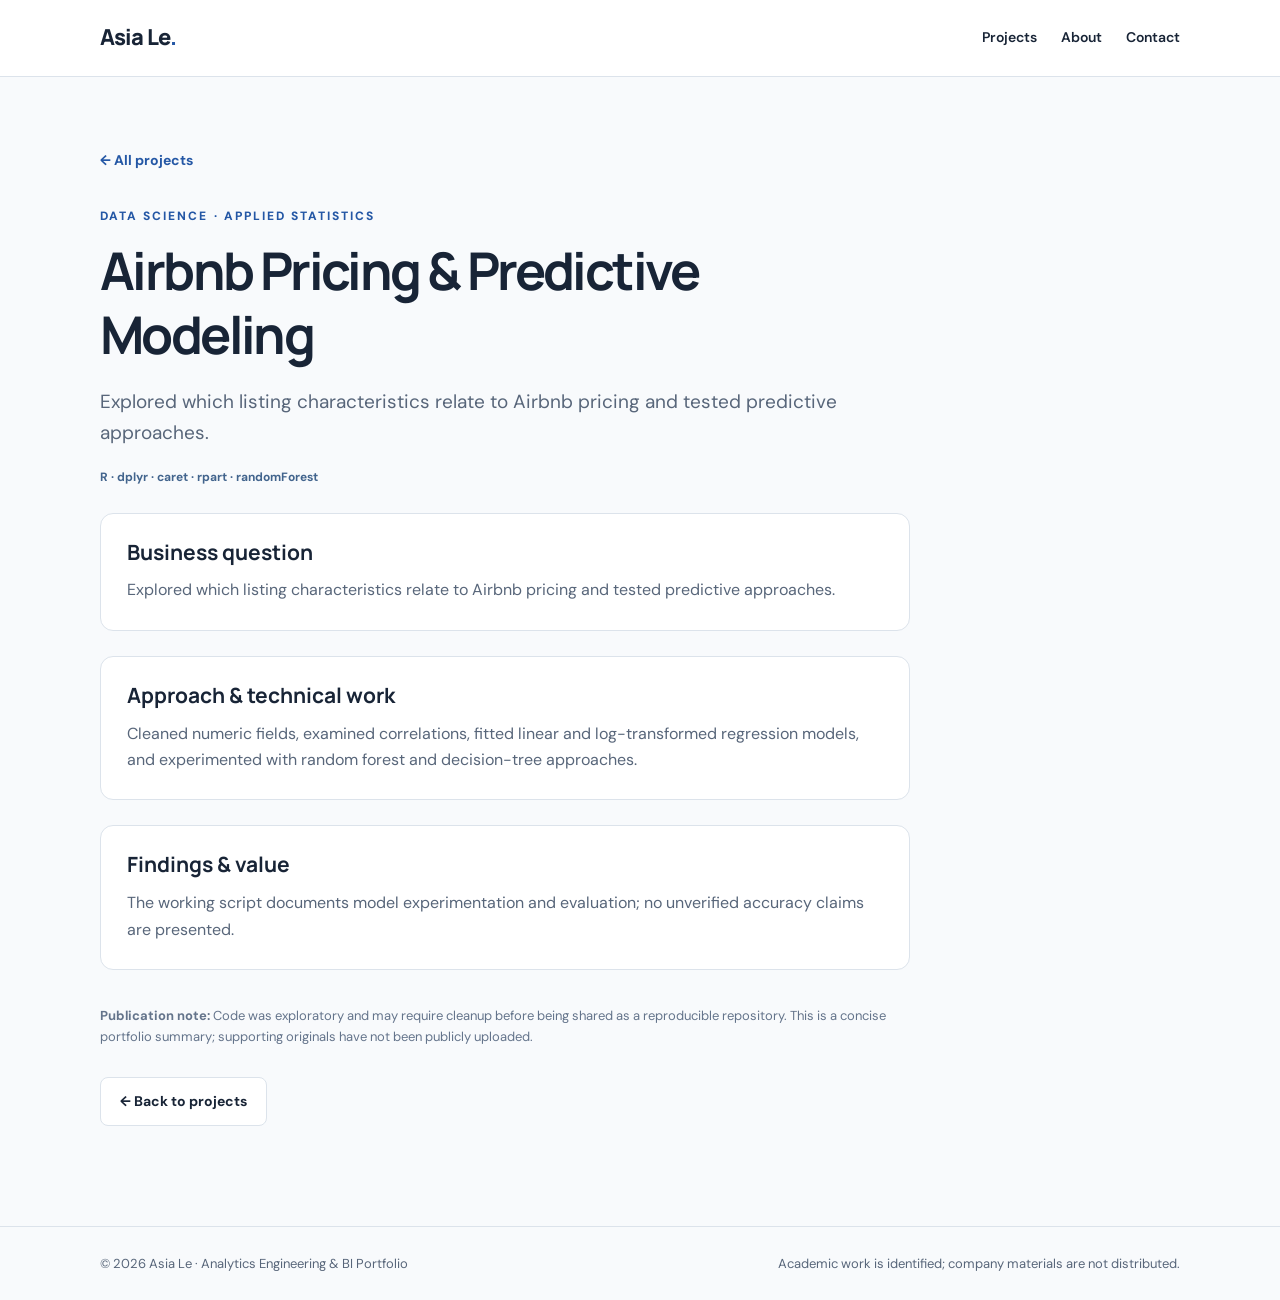
==== airbnb.html @ 83d1ee44 "Add files via upload" ====
<!doctype html><html lang="en"><head><meta charset="utf-8"><meta name="viewport" content="width=device-width, initial-scale=1"><meta name="description" content="Airbnb Pricing &amp; Predictive Modeling case study by Asia Le."><title>Airbnb Pricing &amp; Predictive Modeling | Asia Le</title><link rel="stylesheet" href="style.css"></head><body><header><nav class="wrap"><a class="brand" href="index.html">Asia Le<span style="color:#2457a5">.</span></a><div class="links"><a href="index.html#projects">Projects</a><a href="index.html#about">About</a><a href="index.html#contact">Contact</a></div></nav></header><main class="wrap"><article class="project"><a href="index.html#projects" style="color:#2457a5;font-weight:700;font-size:14px">← All projects</a><div class="eyebrow" style="margin-top:34px">Data science · Applied statistics</div><h1>Airbnb Pricing &amp; Predictive Modeling</h1><p class="lead">Explored which listing characteristics relate to Airbnb pricing and tested predictive approaches.</p><div class="tags">R · dplyr · caret · rpart · randomForest</div><div class="panel"><h2>Business question</h2><p>Explored which listing characteristics relate to Airbnb pricing and tested predictive approaches.</p></div><div class="panel"><h2>Approach & technical work</h2><p>Cleaned numeric fields, examined correlations, fitted linear and log-transformed regression models, and experimented with random forest and decision-tree approaches.</p></div><div class="panel"><h2>Findings & value</h2><p>The working script documents model experimentation and evaluation; no unverified accuracy claims are presented.</p></div><p class="note"><strong>Publication note:</strong> Code was exploratory and may require cleanup before being shared as a reproducible repository. This is a concise portfolio summary; supporting originals have not been publicly uploaded.</p><div class="buttons"><a class="button secondary" href="index.html#projects">← Back to projects</a></div></article></main><footer><div class="wrap"><span>© 2026 Asia Le · Analytics Engineering & BI Portfolio</span><span>Academic work is identified; company materials are not distributed.</span></div></footer></body></html>
---- style.css ----
@import url('https://fonts.googleapis.com/css2?family=DM+Sans:wght@400;500;600;700&family=Manrope:wght@400;500;600;700;800&display=swap');:root{--bg:#f8fafc;--ink:#182436;--muted:#58667a;--line:#dce3eb;--accent:#2457a5;--soft:#edf3fc}*{box-sizing:border-box}html{scroll-behavior:smooth}body{margin:0;background:var(--bg);color:var(--ink);font:16px/1.65 'DM Sans',Arial,sans-serif}h1,h2,h3,.brand{font-family:Manrope,Arial,sans-serif;line-height:1.23}a{color:inherit;text-decoration:none}a:hover{color:var(--accent)}.wrap{width:min(1080px,calc(100% - 44px));margin:auto}header{background:#fff;border-bottom:1px solid var(--line);position:sticky;top:0;z-index:5}nav{display:flex;align-items:center;justify-content:space-between;min-height:76px;gap:18px}.brand{font-weight:800;letter-spacing:-.04em;font-size:22px}nav .links{display:flex;gap:24px;font-size:14px;font-weight:600}.hero{padding:94px 0 75px;max-width:840px}.eyebrow{color:var(--accent);font-size:12px;letter-spacing:.17em;text-transform:uppercase;font-weight:800}.hero h1{font-size:clamp(38px,5.6vw,67px);letter-spacing:-.055em;margin:16px 0 20px}.hero p{color:var(--muted);font-size:19px;max-width:720px}.buttons{display:flex;gap:12px;flex-wrap:wrap;margin-top:29px}.button{background:var(--ink);color:white;padding:12px 19px;border-radius:8px;font-weight:700;font-size:14px}.button.secondary{background:white;color:var(--ink);border:1px solid var(--line)}.button:hover{background:var(--accent);color:white}section{padding:42px 0 65px}.section-head{display:flex;align-items:end;justify-content:space-between;gap:20px;margin-bottom:25px}.section-head h2{font-size:31px;letter-spacing:-.04em;margin:7px 0}.section-head p{color:var(--muted);margin:0}.grid{display:grid;grid-template-columns:repeat(2,minmax(0,1fr));gap:20px}.card{background:#fff;border:1px solid var(--line);border-radius:15px;overflow:hidden;display:flex;flex-direction:column;transition:transform .2s,box-shadow .2s}.card:hover{transform:translateY(-3px);box-shadow:0 12px 28px #22385816}.art{height:155px;background:linear-gradient(130deg,#eaf1fb,#d4e5fa);position:relative;overflow:hidden;padding:20px}.art:after{content:'';position:absolute;width:250px;height:250px;border:1px solid #8bafd87a;border-radius:50%;right:-70px;top:-120px;box-shadow:0 0 0 35px #b2cdec36,0 0 0 70px #b2cdec20}.art span{position:relative;z-index:1;display:inline-block;background:#ffffffce;border:1px solid #d5e1f2;padding:7px 12px;border-radius:7px;color:#305486;font-weight:800;font-size:12px;letter-spacing:.06em}.card-body{padding:23px;flex:1}.card h3{font-size:21px;margin:0 0 10px;letter-spacing:-.035em}.card p{color:var(--muted);font-size:14px;margin:0 0 15px}.tags{font-size:12px;font-weight:700;color:#42648d}.more{display:block;margin-top:19px;font-size:13px;font-weight:800;color:var(--accent)}.about{background:white;border-top:1px solid var(--line);border-bottom:1px solid var(--line)}.about-inner{display:grid;grid-template-columns:1fr 1fr;gap:55px}.about p,.about li{color:var(--muted)}.pill{display:inline-block;border:1px solid var(--line);background:white;border-radius:50px;padding:7px 12px;margin:4px 4px 4px 0;font-size:13px}.project{padding:70px 0 100px;max-width:810px}.project h1{font-size:clamp(34px,5vw,52px);letter-spacing:-.05em;margin:12px 0}.lead{font-size:19px;color:var(--muted)}.panel{background:white;border:1px solid var(--line);border-radius:13px;padding:26px;margin-top:25px}.panel h2{margin:0 0 12px;font-size:21px}.panel p{margin:0;color:var(--muted)}.note{font-size:13px;color:#64748b;margin-top:35px}footer{border-top:1px solid var(--line);padding:26px 0;color:var(--muted);font-size:13px}footer .wrap{display:flex;justify-content:space-between;gap:20px;flex-wrap:wrap}@media(max-width:700px){nav{align-items:flex-start;padding:18px 0;flex-direction:column}nav .links{gap:16px}.hero{padding:65px 0 40px}.grid,.about-inner{grid-template-columns:1fr}.section-head{display:block}.art{height:125px}}
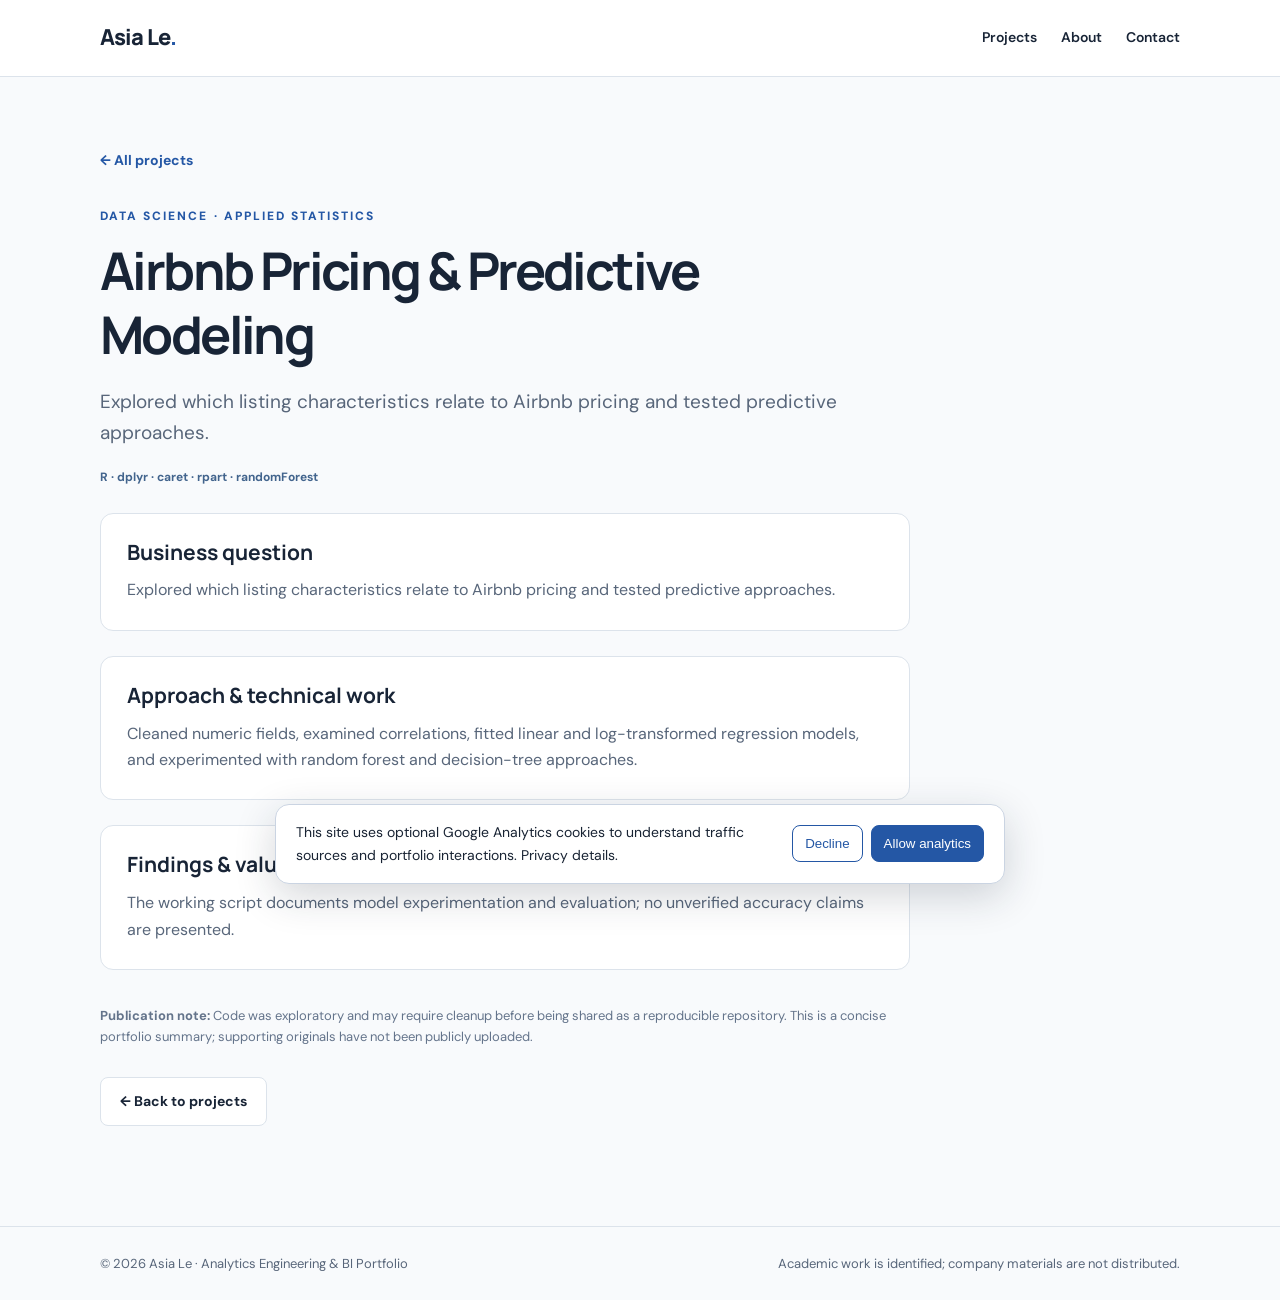
==== commit e87f7a91: "Connect GA4 Porfolio" ====
--- a/airbnb.html
+++ b/airbnb.html
@@ -1 +1,2 @@
-<!doctype html><html lang="en"><head><meta charset="utf-8"><meta name="viewport" content="width=device-width, initial-scale=1"><meta name="description" content="Airbnb Pricing &amp; Predictive Modeling case study by Asia Le."><title>Airbnb Pricing &amp; Predictive Modeling | Asia Le</title><link rel="stylesheet" href="style.css"></head><body><header><nav class="wrap"><a class="brand" href="index.html">Asia Le<span style="color:#2457a5">.</span></a><div class="links"><a href="index.html#projects">Projects</a><a href="index.html#about">About</a><a href="index.html#contact">Contact</a></div></nav></header><main class="wrap"><article class="project"><a href="index.html#projects" style="color:#2457a5;font-weight:700;font-size:14px">← All projects</a><div class="eyebrow" style="margin-top:34px">Data science · Applied statistics</div><h1>Airbnb Pricing &amp; Predictive Modeling</h1><p class="lead">Explored which listing characteristics relate to Airbnb pricing and tested predictive approaches.</p><div class="tags">R · dplyr · caret · rpart · randomForest</div><div class="panel"><h2>Business question</h2><p>Explored which listing characteristics relate to Airbnb pricing and tested predictive approaches.</p></div><div class="panel"><h2>Approach & technical work</h2><p>Cleaned numeric fields, examined correlations, fitted linear and log-transformed regression models, and experimented with random forest and decision-tree approaches.</p></div><div class="panel"><h2>Findings & value</h2><p>The working script documents model experimentation and evaluation; no unverified accuracy claims are presented.</p></div><p class="note"><strong>Publication note:</strong> Code was exploratory and may require cleanup before being shared as a reproducible repository. This is a concise portfolio summary; supporting originals have not been publicly uploaded.</p><div class="buttons"><a class="button secondary" href="index.html#projects">← Back to projects</a></div></article></main><footer><div class="wrap"><span>© 2026 Asia Le · Analytics Engineering & BI Portfolio</span><span>Academic work is identified; company materials are not distributed.</span></div></footer></body></html>+<!DOCTYPE html>
+<html lang="en"><head><meta charset="utf-8"/><meta content="width=device-width, initial-scale=1" name="viewport"/><meta content="Airbnb Pricing &amp; Predictive Modeling case study by Asia Le." name="description"/><title>Airbnb Pricing &amp; Predictive Modeling | Asia Le</title><link href="style.css" rel="stylesheet"/><script defer="True" src="analytics.js"></script></head><body><header><nav class="wrap"><a class="brand" href="index.html">Asia Le<span style="color:#2457a5">.</span></a><div class="links"><a href="index.html#projects">Projects</a><a href="index.html#about">About</a><a href="index.html#contact">Contact</a></div></nav></header><main class="wrap"><article class="project"><a href="index.html#projects" style="color:#2457a5;font-weight:700;font-size:14px">← All projects</a><div class="eyebrow" style="margin-top:34px">Data science · Applied statistics</div><h1>Airbnb Pricing &amp; Predictive Modeling</h1><p class="lead">Explored which listing characteristics relate to Airbnb pricing and tested predictive approaches.</p><div class="tags">R · dplyr · caret · rpart · randomForest</div><div class="panel"><h2>Business question</h2><p>Explored which listing characteristics relate to Airbnb pricing and tested predictive approaches.</p></div><div class="panel"><h2>Approach &amp; technical work</h2><p>Cleaned numeric fields, examined correlations, fitted linear and log-transformed regression models, and experimented with random forest and decision-tree approaches.</p></div><div class="panel"><h2>Findings &amp; value</h2><p>The working script documents model experimentation and evaluation; no unverified accuracy claims are presented.</p></div><p class="note"><strong>Publication note:</strong> Code was exploratory and may require cleanup before being shared as a reproducible repository. This is a concise portfolio summary; supporting originals have not been publicly uploaded.</p><div class="buttons"><a class="button secondary" href="index.html#projects">← Back to projects</a></div></article></main><footer><div class="wrap"><span>© 2026 Asia Le · Analytics Engineering &amp; BI Portfolio</span><span>Academic work is identified; company materials are not distributed.</span></div></footer></body></html>
--- a/style.css
+++ b/style.css
@@ -1 +1,13 @@
-@import url('https://fonts.googleapis.com/css2?family=DM+Sans:wght@400;500;600;700&family=Manrope:wght@400;500;600;700;800&display=swap');:root{--bg:#f8fafc;--ink:#182436;--muted:#58667a;--line:#dce3eb;--accent:#2457a5;--soft:#edf3fc}*{box-sizing:border-box}html{scroll-behavior:smooth}body{margin:0;background:var(--bg);color:var(--ink);font:16px/1.65 'DM Sans',Arial,sans-serif}h1,h2,h3,.brand{font-family:Manrope,Arial,sans-serif;line-height:1.23}a{color:inherit;text-decoration:none}a:hover{color:var(--accent)}.wrap{width:min(1080px,calc(100% - 44px));margin:auto}header{background:#fff;border-bottom:1px solid var(--line);position:sticky;top:0;z-index:5}nav{display:flex;align-items:center;justify-content:space-between;min-height:76px;gap:18px}.brand{font-weight:800;letter-spacing:-.04em;font-size:22px}nav .links{display:flex;gap:24px;font-size:14px;font-weight:600}.hero{padding:94px 0 75px;max-width:840px}.eyebrow{color:var(--accent);font-size:12px;letter-spacing:.17em;text-transform:uppercase;font-weight:800}.hero h1{font-size:clamp(38px,5.6vw,67px);letter-spacing:-.055em;margin:16px 0 20px}.hero p{color:var(--muted);font-size:19px;max-width:720px}.buttons{display:flex;gap:12px;flex-wrap:wrap;margin-top:29px}.button{background:var(--ink);color:white;padding:12px 19px;border-radius:8px;font-weight:700;font-size:14px}.button.secondary{background:white;color:var(--ink);border:1px solid var(--line)}.button:hover{background:var(--accent);color:white}section{padding:42px 0 65px}.section-head{display:flex;align-items:end;justify-content:space-between;gap:20px;margin-bottom:25px}.section-head h2{font-size:31px;letter-spacing:-.04em;margin:7px 0}.section-head p{color:var(--muted);margin:0}.grid{display:grid;grid-template-columns:repeat(2,minmax(0,1fr));gap:20px}.card{background:#fff;border:1px solid var(--line);border-radius:15px;overflow:hidden;display:flex;flex-direction:column;transition:transform .2s,box-shadow .2s}.card:hover{transform:translateY(-3px);box-shadow:0 12px 28px #22385816}.art{height:155px;background:linear-gradient(130deg,#eaf1fb,#d4e5fa);position:relative;overflow:hidden;padding:20px}.art:after{content:'';position:absolute;width:250px;height:250px;border:1px solid #8bafd87a;border-radius:50%;right:-70px;top:-120px;box-shadow:0 0 0 35px #b2cdec36,0 0 0 70px #b2cdec20}.art span{position:relative;z-index:1;display:inline-block;background:#ffffffce;border:1px solid #d5e1f2;padding:7px 12px;border-radius:7px;color:#305486;font-weight:800;font-size:12px;letter-spacing:.06em}.card-body{padding:23px;flex:1}.card h3{font-size:21px;margin:0 0 10px;letter-spacing:-.035em}.card p{color:var(--muted);font-size:14px;margin:0 0 15px}.tags{font-size:12px;font-weight:700;color:#42648d}.more{display:block;margin-top:19px;font-size:13px;font-weight:800;color:var(--accent)}.about{background:white;border-top:1px solid var(--line);border-bottom:1px solid var(--line)}.about-inner{display:grid;grid-template-columns:1fr 1fr;gap:55px}.about p,.about li{color:var(--muted)}.pill{display:inline-block;border:1px solid var(--line);background:white;border-radius:50px;padding:7px 12px;margin:4px 4px 4px 0;font-size:13px}.project{padding:70px 0 100px;max-width:810px}.project h1{font-size:clamp(34px,5vw,52px);letter-spacing:-.05em;margin:12px 0}.lead{font-size:19px;color:var(--muted)}.panel{background:white;border:1px solid var(--line);border-radius:13px;padding:26px;margin-top:25px}.panel h2{margin:0 0 12px;font-size:21px}.panel p{margin:0;color:var(--muted)}.note{font-size:13px;color:#64748b;margin-top:35px}footer{border-top:1px solid var(--line);padding:26px 0;color:var(--muted);font-size:13px}footer .wrap{display:flex;justify-content:space-between;gap:20px;flex-wrap:wrap}@media(max-width:700px){nav{align-items:flex-start;padding:18px 0;flex-direction:column}nav .links{gap:16px}.hero{padding:65px 0 40px}.grid,.about-inner{grid-template-columns:1fr}.section-head{display:block}.art{height:125px}}+@import url('https://fonts.googleapis.com/css2?family=DM+Sans:wght@400;500;600;700&family=Manrope:wght@400;500;600;700;800&display=swap');:root{--bg:#f8fafc;--ink:#182436;--muted:#58667a;--line:#dce3eb;--accent:#2457a5;--soft:#edf3fc}*{box-sizing:border-box}html{scroll-behavior:smooth}body{margin:0;background:var(--bg);color:var(--ink);font:16px/1.65 'DM Sans',Arial,sans-serif}h1,h2,h3,.brand{font-family:Manrope,Arial,sans-serif;line-height:1.23}a{color:inherit;text-decoration:none}a:hover{color:var(--accent)}.wrap{width:min(1080px,calc(100% - 44px));margin:auto}header{background:#fff;border-bottom:1px solid var(--line);position:sticky;top:0;z-index:5}nav{display:flex;align-items:center;justify-content:space-between;min-height:76px;gap:18px}.brand{font-weight:800;letter-spacing:-.04em;font-size:22px}nav .links{display:flex;gap:24px;font-size:14px;font-weight:600}.hero{padding:94px 0 75px;max-width:840px}.eyebrow{color:var(--accent);font-size:12px;letter-spacing:.17em;text-transform:uppercase;font-weight:800}.hero h1{font-size:clamp(38px,5.6vw,67px);letter-spacing:-.055em;margin:16px 0 20px}.hero p{color:var(--muted);font-size:19px;max-width:720px}.buttons{display:flex;gap:12px;flex-wrap:wrap;margin-top:29px}.button{background:var(--ink);color:white;padding:12px 19px;border-radius:8px;font-weight:700;font-size:14px}.button.secondary{background:white;color:var(--ink);border:1px solid var(--line)}.button:hover{background:var(--accent);color:white}section{padding:42px 0 65px}.section-head{display:flex;align-items:end;justify-content:space-between;gap:20px;margin-bottom:25px}.section-head h2{font-size:31px;letter-spacing:-.04em;margin:7px 0}.section-head p{color:var(--muted);margin:0}.grid{display:grid;grid-template-columns:repeat(2,minmax(0,1fr));gap:20px}.card{background:#fff;border:1px solid var(--line);border-radius:15px;overflow:hidden;display:flex;flex-direction:column;transition:transform .2s,box-shadow .2s}.card:hover{transform:translateY(-3px);box-shadow:0 12px 28px #22385816}.art{height:155px;background:linear-gradient(130deg,#eaf1fb,#d4e5fa);position:relative;overflow:hidden;padding:20px}.art:after{content:'';position:absolute;width:250px;height:250px;border:1px solid #8bafd87a;border-radius:50%;right:-70px;top:-120px;box-shadow:0 0 0 35px #b2cdec36,0 0 0 70px #b2cdec20}.art span{position:relative;z-index:1;display:inline-block;background:#ffffffce;border:1px solid #d5e1f2;padding:7px 12px;border-radius:7px;color:#305486;font-weight:800;font-size:12px;letter-spacing:.06em}.card-body{padding:23px;flex:1}.card h3{font-size:21px;margin:0 0 10px;letter-spacing:-.035em}.card p{color:var(--muted);font-size:14px;margin:0 0 15px}.tags{font-size:12px;font-weight:700;color:#42648d}.more{display:block;margin-top:19px;font-size:13px;font-weight:800;color:var(--accent)}.about{background:white;border-top:1px solid var(--line);border-bottom:1px solid var(--line)}.about-inner{display:grid;grid-template-columns:1fr 1fr;gap:55px}.about p,.about li{color:var(--muted)}.pill{display:inline-block;border:1px solid var(--line);background:white;border-radius:50px;padding:7px 12px;margin:4px 4px 4px 0;font-size:13px}.project{padding:70px 0 100px;max-width:810px}.project h1{font-size:clamp(34px,5vw,52px);letter-spacing:-.05em;margin:12px 0}.lead{font-size:19px;color:var(--muted)}.panel{background:white;border:1px solid var(--line);border-radius:13px;padding:26px;margin-top:25px}.panel h2{margin:0 0 12px;font-size:21px}.panel p{margin:0;color:var(--muted)}.note{font-size:13px;color:#64748b;margin-top:35px}footer{border-top:1px solid var(--line);padding:26px 0;color:var(--muted);font-size:13px}footer .wrap{display:flex;justify-content:space-between;gap:20px;flex-wrap:wrap}@media(max-width:700px){nav{align-items:flex-start;padding:18px 0;flex-direction:column}nav .links{gap:16px}.hero{padding:65px 0 40px}.grid,.about-inner{grid-template-columns:1fr}.section-head{display:block}.art{height:125px}}
+/* Profile and contact additions */
+.hero-with-photo{max-width:none;display:grid;grid-template-columns:minmax(0,1fr) 300px;gap:52px;align-items:center}
+.hero-copy{min-width:0}.hero-with-photo h1{font-size:clamp(36px,4.7vw,59px)}
+.hero-photo-wrap{width:300px;aspect-ratio:1;border-radius:50%;padding:8px;background:linear-gradient(135deg,#dce9fa,#fff);box-shadow:0 20px 50px #22385819}
+.hero-photo{display:block;width:100%;height:100%;border-radius:50%;object-fit:cover;object-position:center 40%}
+.contact-details{display:grid;grid-template-columns:repeat(3,minmax(0,1fr));gap:16px;margin:26px 0}
+.contact-details>div{background:white;border:1px solid var(--line);padding:17px;border-radius:10px;min-width:0}
+.contact-details strong{display:block;font-size:12px;color:var(--muted);text-transform:uppercase;letter-spacing:.08em;margin-bottom:5px}
+.contact-details span,.contact-details a{overflow-wrap:anywhere;font-size:14px}
+@media(max-width:800px){.hero-with-photo{grid-template-columns:1fr;gap:28px}.hero-photo-wrap{grid-row:1;width:200px}.contact-details{grid-template-columns:1fr}}
+
+.analytics-consent{position:fixed;bottom:16px;left:16px;right:16px;max-width:730px;margin:auto;z-index:1000;background:#fff;color:#182333;border:1px solid #cad4e2;border-radius:14px;padding:16px 20px;box-shadow:0 12px 40px #18233330;display:flex;align-items:center;gap:16px;flex-wrap:wrap}.analytics-consent p{margin:0;flex:1 1 280px;font-size:14px}.analytics-consent div{display:flex;gap:8px}.analytics-consent button{border:1px solid #2457a5;border-radius:8px;padding:10px 12px;background:#fff;color:#2457a5;cursor:pointer}.analytics-consent button:last-child{background:#2457a5;color:white}
